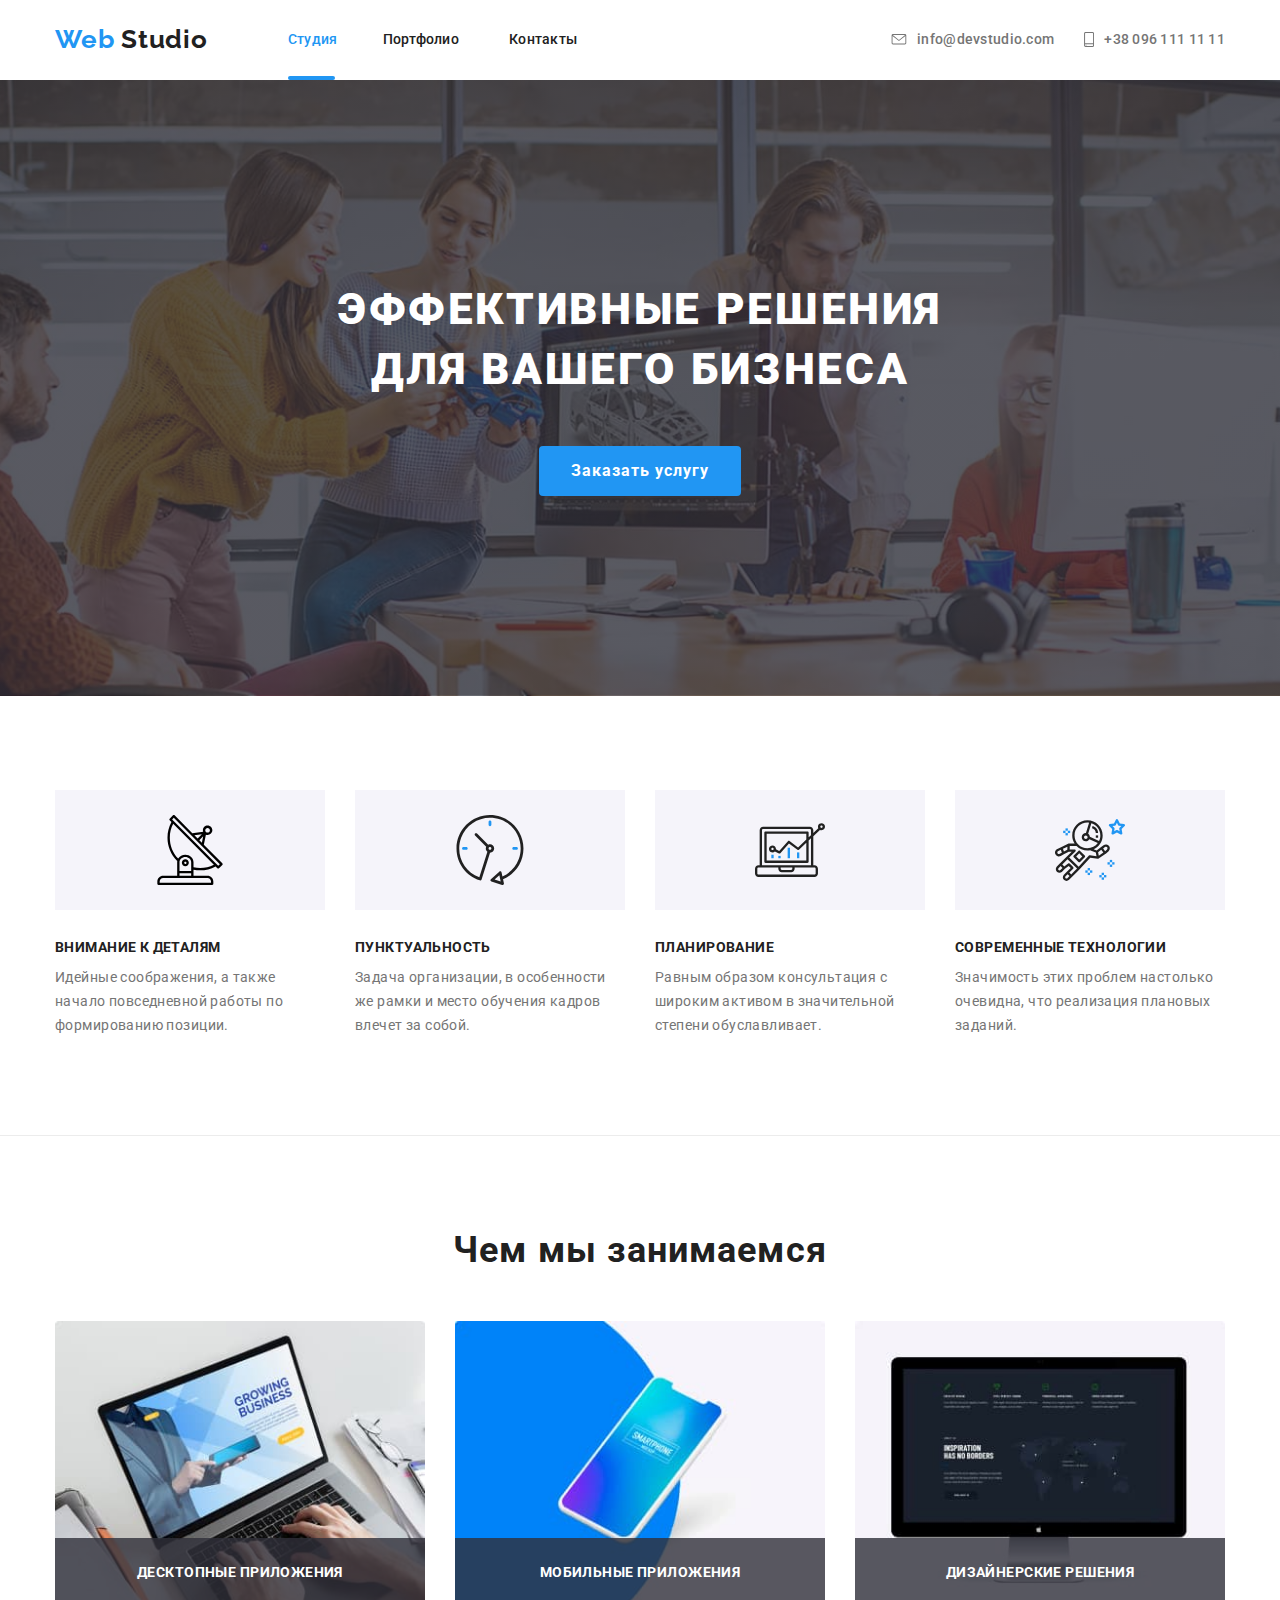
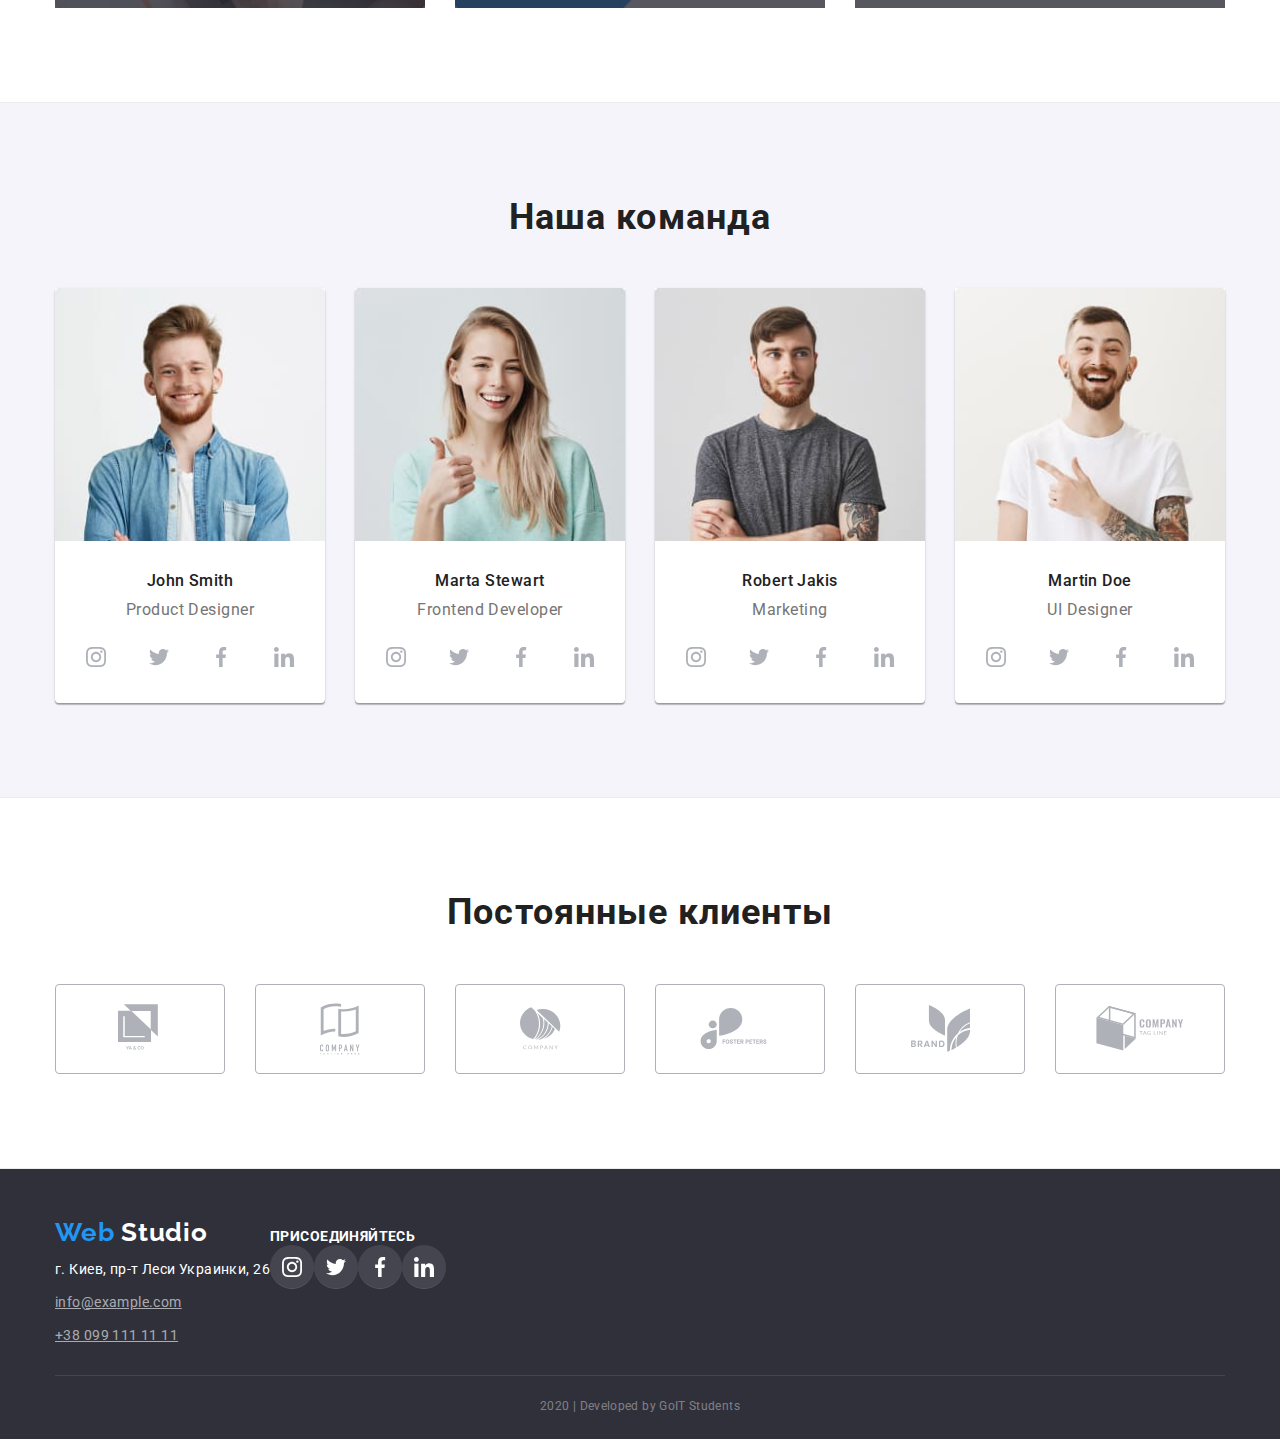
==== index.html @ 47454bf3 "добавляет все файлы" ====
<!DOCTYPE html>
<html lang="ru">
  <head>
    <meta charset="UTF-8" />
    <meta name="viewport" content="width=device-width, initial-scale=1.0" />
    <title>Web Studio</title>
    <link
      href="https://fonts.googleapis.com/css?family=Raleway:700|Roboto:400,500,700,900&display=swap"
      rel="stylesheet"
    />
    <link
      rel="stylesheet"
      href="https://cdnjs.cloudflare.com/ajax/libs/modern-normalize/0.6.0/modern-normalize.min.css"
    />
    <link rel="stylesheet" href="./css/common.css" />
    <link rel="stylesheet" href="./css/main.css" />
  </head>
  <body>
    <!-- Хедер -->
    <header>
      <div class="container navigation">
        <nav class="navigation">
          <a href="" class="logo">
            Web <span class="logo-studio">Studio</span></a
          >
          <ul class="site-nav">
            <li class="item studio">
              <a href="./index.html" class="link current">Студия</a>
            </li>
            <li class="item portfolio">
              <a href="./portfolio.html" class="link">Портфолио</a>
            </li>
            <li class="item"><a href="" class="link">Контакты</a></li>
          </ul>
        </nav>
        <ul class="contact-nav">
          <li class="item mail">
            <a href="mailto:info@devstudio.com" class="link">
              <svg class="mail-icon">
                <use href="./images/sprite.svg#envelope"></use>
              </svg>
              info@devstudio.com
            </a>
          </li>
          <li class="item phone">
            <a href="tel:+380961111111" class="link">
              <svg class="phone-icon">
                <use href="./images/sprite.svg#smartphone"></use>
              </svg>
              +38 096 111 11 11
            </a>
          </li>
        </ul>
      </div>
    </header>

    <main>
      <!-- Герои -->
      <section class="hero">
        <div class="hero-box">
          <h1 class="hero-title">Эффективные решения для вашего бизнеса</h1>
          <a href="" class="button">Заказать услугу</a>
        </div>
      </section>

      <!-- Преимущества компании -->
      <section class="section">
        <div class="container">
          <h2 class="visually-hidden">Преимущества компании</h2>
          <ul class="feature-list">
            <li class="item">
              <div class="feature-icon">
                <svg class="feature-icon-detail" width="70" height="70">
                  <use href="./images/sprite.svg#antenna"></use>
                </svg>
              </div>
              <h3 class="title">Внимание к деталям</h3>
              <p class="text">
                Идейные соображения, а также начало повседневной работы по
                формированию позиции.
              </p>
            </li>
            <li class="item">
              <div class="feature-icon">
                <svg class="feature-icon-detail" width="70" height="70">
                  <use href="./images/sprite.svg#clock"></use>
                </svg>
              </div>
              <h3 class="title">Пунктуальность</h3>
              <p class="text">
                Задача организации, в особенности же рамки и место обучения
                кадров влечет за собой.
              </p>
            </li>
            <li class="item">
              <div class="feature-icon">
                <svg class="feature-icon-detail" width="70" height="70">
                  <use href="./images/sprite.svg#diagram"></use>
                </svg>
              </div>
              <h3 class="title">Планирование</h3>
              <p class="text">
                Равным образом консультация с широким активом в значительной
                степени обуславливает.
              </p>
            </li>
            <li class="item">
              <div class="feature-icon">
                <svg class="feature-icon-detail" width="70" height="70">
                  <use href="./images/sprite.svg#astronaut"></use>
                </svg>
              </div>
              <h3 class="title">Современные технологии</h3>
              <p class="text">
                Значимость этих проблем настолько очевидна, что реализация
                плановых заданий.
              </p>
            </li>
          </ul>
        </div>
      </section>

      <!-- Услуги компании -->
      <section class="section">
        <div class="container">
          <h2 class="section-title">Чем мы занимаемся</h2>
          <ul class="service-list">
            <li class="item">
              <img
                src="./images/computer.jpg"
                alt="Изображение ноутбука"
                width="370"
                height="294"
              />
              <a href="">
                <h3 class="service-title">Десктопные приложения</h3>
              </a>
            </li>
            <li class="item">
              <img
                src="./images/phone.jpg"
                alt="Изображение смартфона"
                width="370"
                height="294"
              />
              <a href="">
                <h3 class="service-title">Мобильные приложения</h3>
              </a>
            </li>
            <li class="item">
              <img
                src="./images/display.jpg"
                alt="Изображение дисплея"
                width="370"
                height="294"
              />
              <a href="">
                <h3 class="service-title">Дизайнерские решения</h3>
              </a>
            </li>
          </ul>
        </div>
      </section>

      <!-- Команда -->
      <section class="section team">
        <div class="container">
          <h2 class="section-title">Наша команда</h2>
          <ul class="team-list">
            <li class="member">
              <img
                src="./images/smith.jpg"
                alt="фотография члена команды"
                width="270"
                height="260"
              />
              <h3 class="team-title">John Smith</h3>
              <p class="text">Product Designer</p>
              <ul class="social-list">
                <li>
                  <a href="" class="icon-detail">
                    <svg class="detail-social" width="20" height="20">
                      <use href="./images/sprite.svg#instagram"></use>
                    </svg>
                  </a>
                </li>
                <li>
                  <a href="" class="icon-detail">
                    <svg class="detail-social" width="20" height="20">
                      <use href="./images/sprite.svg#twitter"></use>
                    </svg>
                  </a>
                </li>
                <li>
                  <a href="" class="icon-detail">
                    <svg class="detail-social" width="20" height="20">
                      <use href="./images/sprite.svg#facebook"></use>
                    </svg>
                  </a>
                </li>
                <li>
                  <a href="" class="icon-detail">
                    <svg class="detail-social" width="20" height="20">
                      <use href="./images/sprite.svg#linkedin"></use>
                    </svg>
                  </a>
                </li>
              </ul>
            </li>
            <li class="member">
              <img
                src="./images/stewart.jpg"
                alt="фотография члена команды"
                width="270"
                height="260"
              />
              <h3 class="team-title">Marta Stewart</h3>
              <p class="text">Frontend Developer</p>
              <ul class="social-list">
                <li>
                  <a href="" class="icon-detail">
                    <svg class="detail-social" width="20" height="20">
                      <use href="./images/sprite.svg#instagram"></use>
                    </svg>
                  </a>
                </li>
                <li>
                  <a href="" class="icon-detail">
                    <svg class="detail-social" width="20" height="20">
                      <use href="./images/sprite.svg#twitter"></use>
                    </svg>
                  </a>
                </li>
                <li>
                  <a href="" class="icon-detail">
                    <svg class="detail-social" width="20" height="20">
                      <use href="./images/sprite.svg#facebook"></use>
                    </svg>
                  </a>
                </li>
                <li>
                  <a href="" class="icon-detail">
                    <svg class="detail-social" width="20" height="20">
                      <use href="./images/sprite.svg#linkedin"></use>
                    </svg>
                  </a>
                </li>
              </ul>
            </li>
            <li class="member">
              <img
                src="./images/jakis.jpg"
                alt="фотография члена команды"
                width="270"
                height="260"
              />
              <h3 class="team-title">Robert Jakis</h3>
              <p class="text">Marketing</p>
              <ul class="social-list">
                <li>
                  <a href="" class="icon-detail">
                    <svg class="detail-social" width="20" height="20">
                      <use href="./images/sprite.svg#instagram"></use>
                    </svg>
                  </a>
                </li>
                <li>
                  <a href="" class="icon-detail">
                    <svg class="detail-social" width="20" height="20">
                      <use href="./images/sprite.svg#twitter"></use>
                    </svg>
                  </a>
                </li>
                <li>
                  <a href="" class="icon-detail">
                    <svg class="detail-social" width="20" height="20">
                      <use href="./images/sprite.svg#facebook"></use>
                    </svg>
                  </a>
                </li>
                <li>
                  <a href="" class="icon-detail">
                    <svg class="detail-social" width="20" height="20">
                      <use href="./images/sprite.svg#linkedin"></use>
                    </svg>
                  </a>
                </li>
              </ul>
            </li>
            <li class="member">
              <img
                src="./images/doe.jpg"
                alt="фотография члена команды"
                width="270"
                height="260"
              />
              <h3 class="team-title">Martin Doe</h3>
              <p class="text">UI Designer</p>
              <ul class="social-list">
                <li>
                  <a href="" class="icon-detail">
                    <svg class="detail-social" width="20" height="20">
                      <use href="./images/sprite.svg#instagram"></use>
                    </svg>
                  </a>
                </li>
                <li>
                  <a href="" class="icon-detail">
                    <svg class="detail-social" width="20" height="20">
                      <use href="./images/sprite.svg#twitter"></use>
                    </svg>
                  </a>
                </li>
                <li>
                  <a href="" class="icon-detail">
                    <svg class="detail-social" width="20" height="20">
                      <use href="./images/sprite.svg#facebook"></use>
                    </svg>
                  </a>
                </li>
                <li>
                  <a href="" class="icon-detail">
                    <svg class="detail-social" width="20" height="20">
                      <use href="./images/sprite.svg#linkedin"></use>
                    </svg>
                  </a>
                </li>
              </ul>
            </li>
          </ul>
        </div>
      </section>

      <!-- Клиенты компании -->
      <section class="section">
        <div class="container">
          <h2 class="section-title clients">Постоянные клиенты</h2>
          <ul class="client-list">
            <li>
              <a href="" class="client-image">
                <svg class="client-icon" width="44" height="49">
                  <use href="./images/sprite.svg#logo1"></use>
                </svg>
              </a>
            </li>
            <li>
              <a href="" class="client-image">
                <svg class="client-icon" width="40" height="52">
                  <use href="./images/sprite.svg#logo2"></use>
                </svg>
              </a>
            </li>
            <li>
              <a href="" class="client-image">
                <svg class="client-icon" width="41" height="43">
                  <use href="./images/sprite.svg#logo3"></use>
                </svg>
              </a>
            </li>
            <li>
              <a href="" class="client-image">
                <svg class="client-icon" width="80" height="42">
                  <use href="./images/sprite.svg#logo4"></use>
                </svg>
              </a>
            </li>
            <li>
              <a href="" class="client-image">
                <svg class="client-icon" width="59" height="47">
                  <use href="./images/sprite.svg#logo5"></use>
                </svg>
              </a>
            </li>
            <li>
              <a href="" class="client-image">
                <svg class="client-icon" width="88" height="45">
                  <use href="./images/sprite.svg#logo6"></use>
                </svg>
              </a>
            </li>
          </ul>
        </div>
      </section>
    </main>

    <!-- Футер -->
    <footer>
      <div class="container">
        <div class="footer">
          <div class="address-box">
            <a href="" class="logo-footer"
              >Web <span class="logo-studio-footer">Studio</span></a
            >
            <address class="address">
              <span class="address-street"
                >г. Киев, пр-т Леси Украинки, 26</span
              >
              <a href="mailto:info@example.com" class="link"
                >info@example.com</a
              >
              <a href="tel:+380991111111" class="phone">+38 099 111 11 11</a>
            </address>
          </div>
          <div class="join-box">
            <b class="join">Присоединяйтесь</b>
            <ul class="join-social">
              <li>
                <a href="" aria-label="Ссылка на Instagram" class="link">
                  <div class="icon-detail footer">
                    <svg class="detail-social" width="20" height="20">
                      <use href="./images/sprite.svg#instagram"></use>
                    </svg>
                  </div>
                </a>
              </li>
              <li>
                <a href="" aria-label="Ссылка на Twitter" class="link">
                  <div class="icon-detail footer">
                    <svg class="detail-social" width="20" height="20">
                      <use href="./images/sprite.svg#twitter"></use>
                    </svg>
                  </div>
                </a>
              </li>
              <li>
                <a href="" aria-label="Ссылка на Facebook" class="link">
                  <div class="icon-detail footer">
                    <svg class="detail-social" width="20" height="20">
                      <use href="./images/sprite.svg#facebook"></use>
                    </svg>
                  </div>
                </a>
              </li>
              <li>
                <a href="" aria-label="Ссылка на LinkedIn" class="link">
                  <div class="icon-detail footer">
                    <svg class="detail-social" width="20" height="20">
                      <use href="./images/sprite.svg#linkedin"></use>
                    </svg>
                  </div>
                </a>
              </li>
            </ul>
          </div>
          <!-- <div>
          <b class="subscribe title">Подписаться на рассылку</b>
          <input type="text" placeholder="E-mail" />
          <button type="submit">Подписаться</button>
        </div> -->
        </div>
        <p class="bottom-text">2020 | Developed by GoIT Students</p>
      </div>
    </footer>
  </body>
</html>
---- css/common.css ----
:root {
  --main-bg-color: #ffffff;
  --secondary-bg-color: #f5f4fa;
  --primaty-text-color: #757575;
  --title-text-color: #212121;
  --white-text-color: #ffffff;
  --accent-bg-color: #2196f3;
  --footer-bg-color: #2f303a;
  --footer-main-color: rgba(255, 255, 255, 0.6);
  --footer-bottom-text: rgba(255, 255, 255, 0.4);
}

img {
  display: block;
  max-width: 100%;
  height: auto;
}

body {
  color: var(--primaty-text-color);
  font-family: Roboto, sans-serif;
}

footer {
  background-color: var(--footer-bg-color);
}

.container {
  margin-left: auto;
  margin-right: auto;
  width: 1200px;
  padding-left: 15px;
  padding-right: 15px;
  /* outline: 2px solid blue; */
}

/* header */

.container.navigation {
  display: flex;
  align-items: center;
}

.navigation .link.current {
  color: var(--accent-bg-color);
}

.item.studio {
  position: relative;
}

.link.current::after {
  position: absolute;
  bottom: 0;
  display: block;
  content: "";
  width: 47px;
  height: 4px;
  background-color: var(--accent-bg-color);
  border-radius: 4px;
}

.item.portfolio {
  position: relative;
}

.link.current.portfolio::after {
  position: absolute;
  bottom: 0;
  display: block;
  content: "";
  width: 77px;
  height: 4px;
  background-color: var(--accent-bg-color);
  border-radius: 4px;
}

.logo {
  padding-top: 24px;
  padding-bottom: 25px;

  color: var(--accent-bg-color);
  font-family: raleway, sans-serif;
  font-weight: 700;
  font-size: 26px;
  line-height: 1.19;
  letter-spacing: 0.03em;
  text-decoration: none;
}

.logo-studio {
  color: var(--title-text-color);
  font-family: raleway, sans-serif;
  font-weight: 700;
  font-size: 26px;
  line-height: 1.19;
  letter-spacing: 0.03em;
  text-decoration: none;
}

.navigation {
  display: flex;
}

.site-nav .link {
  display: inline-block;
  padding-top: 32px;
  padding-bottom: 32px;

  color: var(--title-text-color);
  text-decoration: none;

  transition: color 250ms cubic-bezier(0.4, 0, 0.2, 1);
}

.site-nav .link:hover,
.site-nav .link:focus {
  color: var(--accent-bg-color);
}

.site-nav {
  display: flex;
  margin-left: 80px;
  margin-top: 0px;
  margin-bottom: 0px;
  padding: 0px;
  list-style: none;

  font-weight: 500;
  font-size: 14px;
  line-height: 1.14;
  letter-spacing: 0.02em;
}

.site-nav .item.studio {
  margin-right: 45px;
}

.site-nav .item.portfolio {
  margin-right: 50px;
}

.contact-nav {
  display: flex;
  margin-top: 0px;
  margin-bottom: 0px;
  margin-left: auto;
  padding: 0px;
  align-items: center;

  font-weight: 500;
  font-size: 14px;
  line-height: 1.14;
  letter-spacing: 0.02em;
  list-style: none;
}

.contact-nav .link {
  align-items: center;
}

.contact-nav .item.mail {
  display: flex;
  margin-right: 30px;
  align-items: center;
}

.contact-nav .item.phone {
  display: flex;
}

.mail-icon {
  width: 16px;
  height: 11px;
  fill: currentColor;
  margin-right: 10px;
}

.phone-icon {
  width: 10px;
  height: 15px;
  fill: currentColor;
  margin-right: 10px;
}

.contact-nav .link {
  display: flex;
  color: var(--primaty-text-color);
  text-decoration: none;

  transition: background-color 250ms cubic-bezier(0.4, 0, 0.2, 1);
}

.contact-nav .link:hover,
.contact-nav .link:focus {
  color: var(--accent-bg-color);
}

/* footer */

.footer {
  display: flex;
  align-items: baseline;
  border-bottom: 1px solid rgba(255, 255, 255, 0.1);
}

.logo-footer {
  color: var(--accent-bg-color);
  font-family: raleway, sans-serif;
  font-weight: 700;
  font-size: 26px;
  line-height: 1.19;
  letter-spacing: 0.03em;
  text-decoration: none;
}

.logo-studio-footer {
  color: var(--white-text-color);
}

.address-box {
  display: block;
  padding-top: 48px;
  padding-bottom: 28px;
}

.address {
  margin-top: 10px;
}

.address-street {
  display: block;
  margin-bottom: 9px;

  color: var(--white-text-color);
  font-style: normal;
  font-weight: 400;
  font-size: 14px;
  line-height: 1.71;
  letter-spacing: 0.03em;
}

.address .link {
  display: inline-block;
  margin-bottom: 9px;

  color: var(--footer-main-color);
  font-style: normal;
  font-weight: 400;
  font-size: 14px;
  line-height: 1.71;
  letter-spacing: 0.03em;
}

.address .phone {
  display: block;

  color: var(--footer-main-color);
  font-style: normal;
  font-weight: 400;
  font-size: 14px;
  line-height: 1.71;
  letter-spacing: 0.03em;
}

.join {
  margin-bottom: 21px;

  color: var(--white-text-color);
  font-weight: bold;
  font-size: 14px;
  line-height: 1.14;
  letter-spacing: 0.03em;
  text-transform: uppercase;
}

.join-social {
  display: flex;
  margin: 0px;
  padding: 0px;
  list-style: none;
}

.join-social .link {
  text-decoration: none;

  transition: background-color 250ms cubic-bezier(0.4, 0, 0.2, 1);
}

.join-social .link:hover {
  fill: var(--accent-bg-color);
}

.icon-detail.footer {
  display: flex;
  width: 44px;
  height: 44px;
  color: var(--white-text-color);
  background-color: rgba(255, 255, 255, 0.1);
  align-items: center;
  justify-content: center;
  border-radius: 50%;

  transition: background-color 250ms cubic-bezier(0.4, 0, 0.2, 1),
    color 250ms cubic-bezier(0.4, 0, 0.2, 1);
}

.icon-detail:hover,
.icon-detail:focus {
  color: var(--white-text-color);
  background-color: var(--accent-bg-color);
}

.detail-social {
  fill: currentColor;
}

.bottom-text {
  display: block;
  margin: 0px;
  padding-top: 18px;
  padding-bottom: 21px;

  color: var(--footer-bottom-text);
  font-weight: 400;
  font-size: 12px;
  line-height: 2;
  text-align: center;
  letter-spacing: 0.03em;
}
---- css/main.css ----
:root {
  --main-bg-color: #ffffff;
  --secondary-bg-color: #f5f4fa;
  --primaty-text-color: #757575;
  --title-text-color: #212121;
  --white-text-color: #ffffff;
  --accent-bg-color: #2196f3;
  --footer-bg-color: #2f303a;
  --social-color: #afb1b8;
}

.visually-hidden {
  position: absolute;
  width: 1px;
  height: 1px;
  margin: -1px;
  border: 0px;
  padding: 0px;
  clip: rect(0 0 0 0);
  overflow: hidden;
}

/* Hero */

.hero {
  margin-left: auto;
  margin-right: auto;
  max-width: 1600px;
  min-height: 600px;
  background-color: var(--footer-bg-color);
  background-image: linear-gradient(
      to right,
      rgba(47, 48, 58, 0.8),
      rgba(47, 48, 58, 0.8)
    ),
    url(../images/hero.jpg);
  background-position: center;
  background-repeat: no-repeat;
  background-size: cover;

  /* outline: 2px solid blue; */
}

.hero-box {
  width: 646px;
  text-align: center;
  padding-top: 200px;
  padding-bottom: 200px;
  margin-left: auto;
  margin-right: auto;
}

.hero-title {
  display: block;
  margin-top: 0px;
  margin-bottom: 46px;

  color: var(--white-text-color);
  font-weight: 900;
  font-size: 44px;
  line-height: 1.36;
  letter-spacing: 0.06em;
  text-transform: uppercase;
}

/* section */

.section {
  padding-bottom: 94px;
  padding-top: 94px;
  border-bottom: 1px solid #ececec;
}

.section-title {
  display: block;
  margin: 0px;
  margin-bottom: 50px;

  color: var(--title-text-color);
  font-weight: 700;
  font-size: 36px;
  line-height: 1.16;
  text-align: center;
  letter-spacing: 0.03em;
}

.feature-list {
  display: flex;
  margin: 0px;
  padding: 0px;
  list-style: none;
}

.feature-list .title {
  color: var(--title-text-color);
  font-weight: 700;
  font-size: 14px;
  line-height: 1.14;
  letter-spacing: 0.03em;
  text-transform: uppercase;
}

.feature-icon {
  display: flex;
  width: 270px;
  height: 120px;
  align-items: center;
  justify-content: center;
  margin-bottom: 30px;
  background: var(--secondary-bg-color);
}

.feature-list .item {
  width: 270px;
  margin-right: 30px;
}

.title {
  margin: 0px;
  margin-bottom: 10px;
}

.text {
  margin: 0px;
}

.feature-list .text {
  display: block;
  width: 270px;
  height: 75px;
  font-weight: 400;
  font-size: 14px;
  line-height: 1.71;
  letter-spacing: 0.03em;
}

/* services */

.service-list {
  display: flex;
  margin: 0px;
  padding: 0px;
  list-style: none;
}

.service-list .item:not(:last-child) {
  margin-right: 30px;
}

.service-title {
  position: absolute;
  width: 100%;
  height: 70px;
  bottom: 0;
  margin: 0px;
  padding-top: 27px;

  color: var(--white-text-color);
  background-color: rgba(47, 48, 58, 0.8);
  font-weight: 700;
  font-size: 14px;
  line-height: 1.14;
  text-align: center;
  letter-spacing: 0.03em;
  text-transform: uppercase;
}

.service-list .item {
  position: relative;
}

/* team */
.section.team {
  background-color: var(--secondary-bg-color);
}

.team-list {
  display: flex;
  justify-content: space-between;
  margin: 0px;
  padding: 0px;
  list-style: none;
}

.team-list .member {
  padding-bottom: 24px;
  box-shadow: 0px 2px 1px rgba(0, 0, 0, 0.2), 0px 1px 1px rgba(0, 0, 0, 0.14),
    0px 1px 3px rgba(0, 0, 0, 0.12);
  border-radius: 4px;
  background-color: var(--main-bg-color);
}

.team-list .text {
  margin-bottom: 16px;

  font-weight: 400;
  font-size: 16px;
  line-height: 1.19;
  text-align: center;
  letter-spacing: 0.03em;
}

.team-title {
  margin: 0px;
  margin-bottom: 10px;
  margin-top: 30px;

  color: var(--title-text-color);
  font-weight: 500;
  font-size: 16px;
  line-height: 1.19;
  text-align: center;
  letter-spacing: 0.03em;
}

.social-list {
  display: flex;
  justify-content: space-evenly;
  margin: 0px;
  padding: 0px;
  list-style: none;
}

.icon-detail {
  display: flex;
  width: 44px;
  height: 44px;
  color: var(--social-color);
  background-color: var(--main-bg-color);
  align-items: center;
  justify-content: center;
  border-radius: 50%;

  transition: background-color 250ms cubic-bezier(0.4, 0, 0.2, 1),
    color 250ms cubic-bezier(0.4, 0, 0.2, 1);
}

.icon-detail:hover,
.icon-detail:focus {
  color: var(--white-text-color);
  background-color: var(--accent-bg-color);
}

.detail-social {
  fill: currentColor;
}

/* Clients */

.section-title.clients {
  margin-bottom: 50px;
}

.client-list {
  display: flex;
  justify-content: space-between;
  margin: 0px;
  padding: 0px;
  list-style: none;
}

.client-image {
  display: flex;
  width: 170px;
  height: 90px;
  color: var(--social-color);
  align-items: center;
  justify-content: center;
  border-radius: 4px;
  border: 1px solid #afb1b8;

  transition: background-color 250ms cubic-bezier(0.4, 0, 0.2, 1),
    color 250ms cubic-bezier(0.4, 0, 0.2, 1);
}

.client-image:hover,
.client-image:focus {
  color: var(--accent-bg-color);
  border-color: var(--accent-bg-color);
}

.client-icon {
  fill: currentColor;
}

/* button */

.button {
  display: inline-block;
  border-radius: 4px;
  padding: 10px 32px;
  min-width: 200px;
  text-align: center;

  color: var(--white-text-color);
  background-color: var(--accent-bg-color);
  font-weight: 700;
  font-size: 16px;
  line-height: 1.88;
  text-align: center;
  letter-spacing: 0.06em;
  text-decoration: none;
}
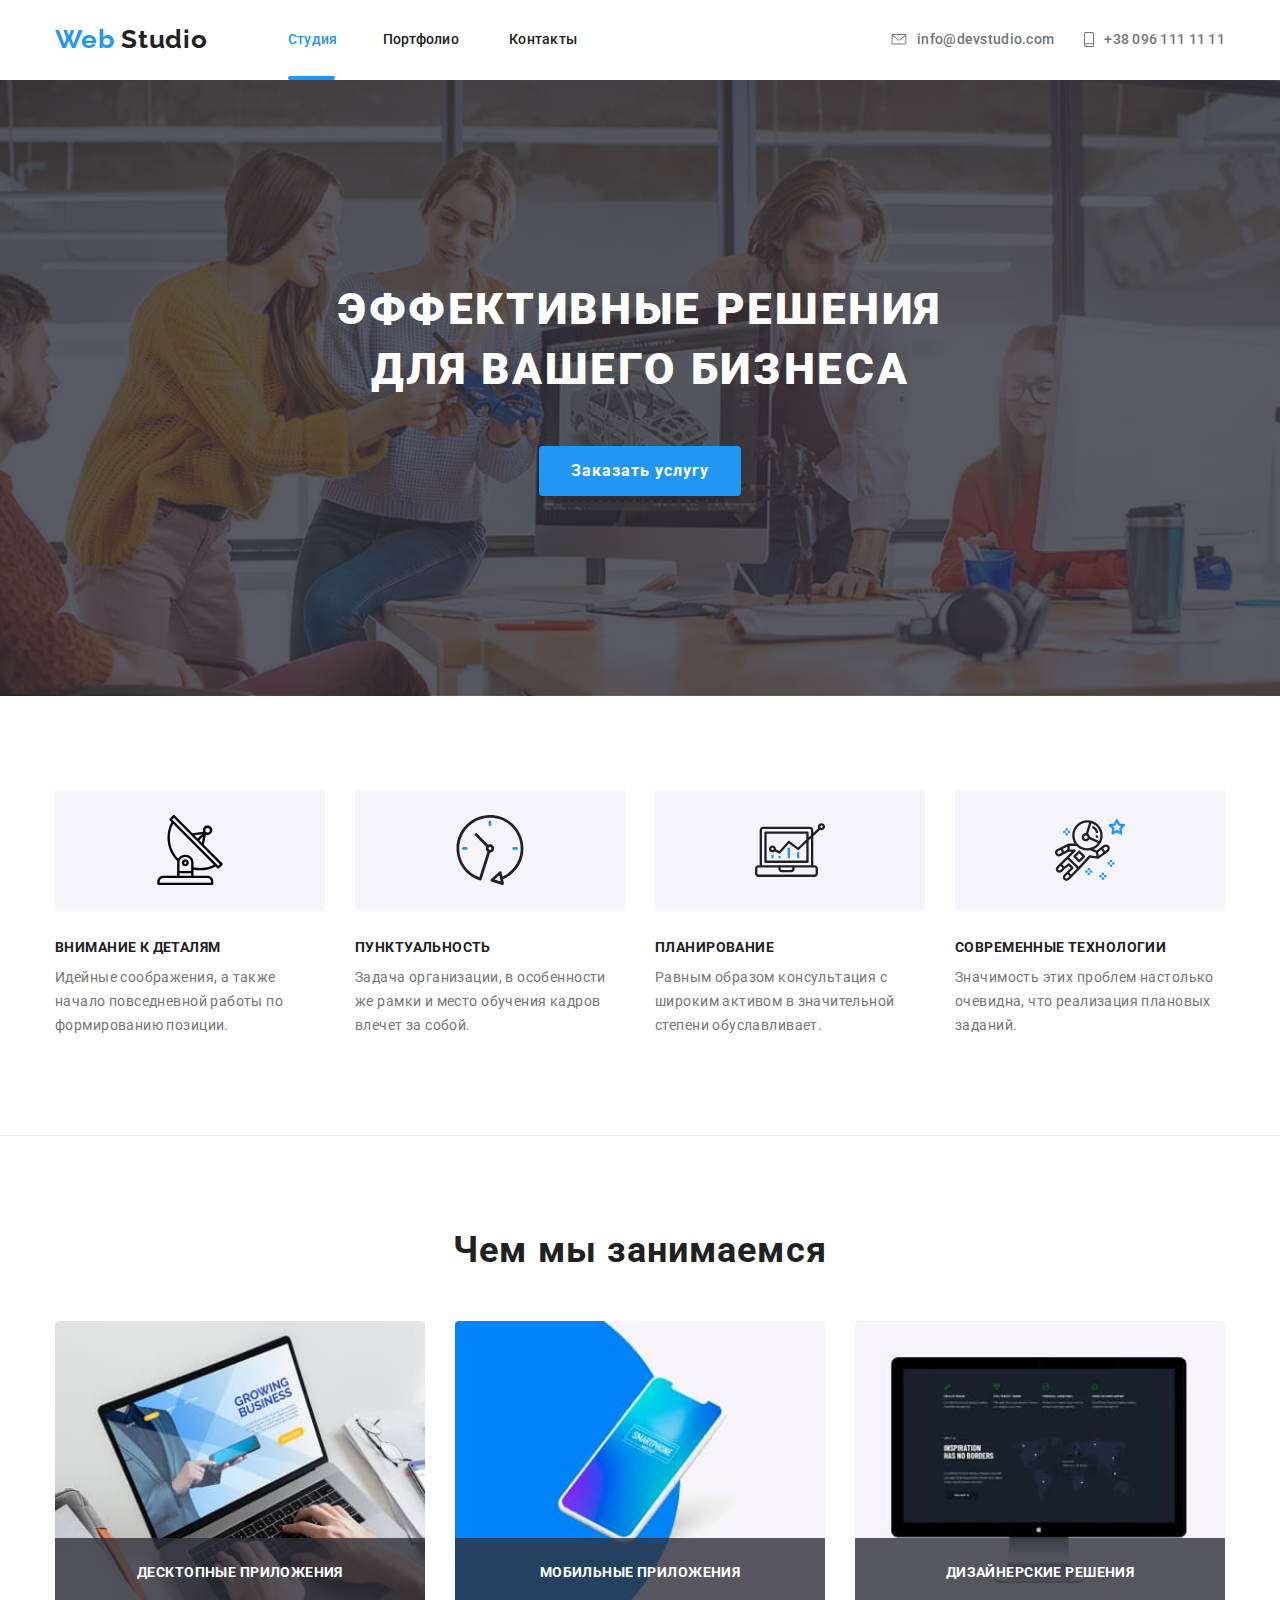
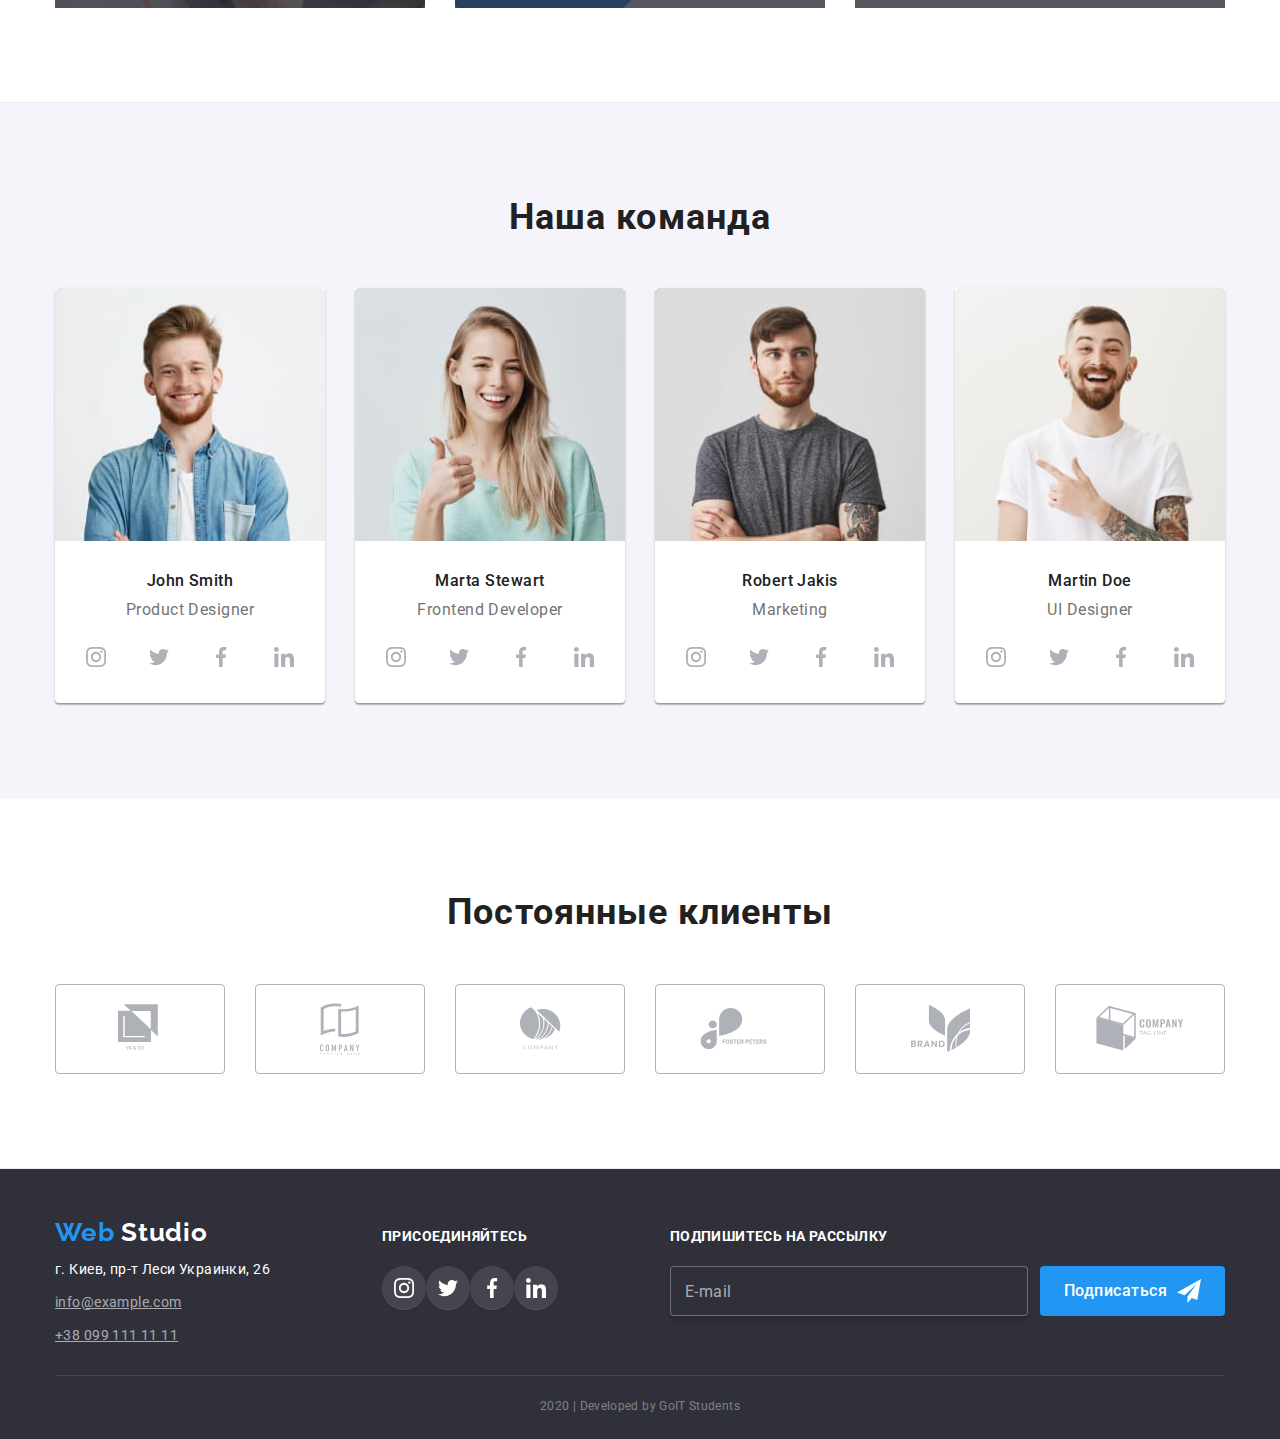
==== commit 915592fd: "добавляет кнопку закрыть" ====
--- a/index.html
+++ b/index.html
@@ -59,7 +59,7 @@
       <section class="hero">
         <div class="hero-box">
           <h1 class="hero-title">Эффективные решения для вашего бизнеса</h1>
-          <a href="" class="button">Заказать услугу</a>
+          <button class="button" data-open-modal>Заказать услугу</button>
         </div>
       </section>
 
@@ -442,14 +442,129 @@
               </li>
             </ul>
           </div>
-          <!-- <div>
-          <b class="subscribe title">Подписаться на рассылку</b>
-          <input type="text" placeholder="E-mail" />
-          <button type="submit">Подписаться</button>
-        </div> -->
+          <div class="subscribtion-box">
+            <b class="subscribe-title">Подпишитесь на рассылку</b>
+            <div class="subscribtion">
+              <input type="email" name="mail" id="mail" placeholder="E-mail" />
+              <button type="submit" class="button-footer">
+                Подписаться
+                <svg class="icon-send" width="24" height="24">
+                  <use href="./images/sprite.svg#icon-send"></use>
+                </svg>
+              </button>
+            </div>
+          </div>
         </div>
         <p class="bottom-text">2020 | Developed by GoIT Students</p>
       </div>
     </footer>
+
+    <!-- Модальное окно -->
+
+    <div class="backdrop is-hidden" data-backdrop>
+      <div class="modal">
+        <form class="form js-speaker-form">
+          <b class="form-title">Оставьте свои данные, мы вам перезвоним</b>
+          <div class="form-field">
+            <label for="name">Имя</label>
+            <input
+              type="text"
+              name="name"
+              id="name"
+              autocomplete="on"
+              placeholder="Имя"
+            />
+          </div>
+
+          <div class="form-field">
+            <label for="tel">Телефон</label>
+            <input
+              type="tel"
+              name="tel"
+              id="tel"
+              autocomplete="on"
+              placeholder="Телефон"
+            />
+          </div>
+
+          <div class="form-field">
+            <label for="mail">Почта</label>
+            <input
+              type="email"
+              name="mail"
+              id="mail"
+              autocomplete="on"
+              placeholder="Почта"
+            />
+          </div>
+
+          <div class="form-field">
+            <label for="comment">Комментарий</label>
+            <textarea
+              class="comment"
+              name="comment"
+              id="comment"
+              placeholder="Комментарий"
+            ></textarea>
+          </div>
+
+          <div class="form-field policy">
+            <input type="checkbox" name="policy" id="policy" />
+            <label for="policy"
+              >Соглашаюсь с рассылкой и принимаю
+              <a href="">Условия договора</a>
+            </label>
+
+            <button type="submit" class="submit-button">Отправить</button>
+          </div>
+        </form>
+        <button data-close-modal class="close-button">
+          <svg width="11" height="11">
+            <use href="./images/sprite.svg#close"></use>
+          </svg>
+        </button>
+      </div>
+    </div>
+
+    <!-- скрипт для модалки -->
+
+    <script>
+      const refs = {
+        openModalBtn: document.querySelector("[data-open-modal]"),
+        closeModalBtn: document.querySelector("[data-close-modal]"),
+        backdrop: document.querySelector("[data-backdrop]"),
+      };
+
+      refs.openModalBtn.addEventListener("click", toggleModal);
+      refs.closeModalBtn.addEventListener("click", toggleModal);
+
+      refs.backdrop.addEventListener("click", logBackdropClick);
+
+      function toggleModal() {
+        refs.backdrop.classList.toggle("is-hidden");
+      }
+
+      function logBackdropClick() {
+        console.log("Это клик в бекдроп");
+      }
+    </script>
+
+    <!-- скрипт для формы -->
+
+    <script>
+      (() => {
+        document
+          .querySelector(".js-speaker-form")
+          .addEventListener("submit", (e) => {
+            e.preventDefault();
+
+            new FormData(e.currentTarget).forEach((value, name) =>
+              console.log(`${name}: ${value}`)
+            );
+
+            e.currentTarget.reset();
+          });
+      })();
+    </script>
   </body>
 </html>
--- a/css/common.css
+++ b/css/common.css
@@ -201,6 +201,7 @@
 .footer {
   display: flex;
   align-items: baseline;
+  justify-content: space-between;
   border-bottom: 1px solid rgba(255, 255, 255, 0.1);
 }
 
@@ -264,8 +265,6 @@
 }
 
 .join {
-  margin-bottom: 21px;
-
   color: var(--white-text-color);
   font-weight: bold;
   font-size: 14px;
@@ -277,6 +276,7 @@
 .join-social {
   display: flex;
   margin: 0px;
+  margin-top: 21px;
   padding: 0px;
   list-style: none;
 }
@@ -313,6 +313,70 @@
 
 .detail-social {
   fill: currentColor;
+}
+
+.subscribtion-box {
+  display: block;
+}
+
+.subscribtion {
+  display: flex;
+  margin-top: 21px;
+}
+
+.subscribtion input[type="email"] {
+  width: 358px;
+  height: 50px;
+
+  border: 1px solid rgba(255, 255, 255, 0.3);
+  box-shadow: 0px 4px 4px rgba(0, 0, 0, 0.15);
+  border-radius: 4px;
+  background-color: var(--footer-bg-color);
+}
+
+.subscribtion input::placeholder {
+  font-weight: normal;
+  font-size: 16px;
+  line-height: 1.87;
+
+  align-items: center;
+  letter-spacing: 0.03em;
+  padding: 18px 12px;
+
+  color: rgba(255, 255, 255, 0.6);
+}
+
+.subscribe-title {
+  color: var(--white-text-color);
+  font-weight: bold;
+  font-size: 14px;
+  line-height: 1.14;
+  letter-spacing: 0.03em;
+  text-transform: uppercase;
+}
+
+.icon-send {
+  margin-left: 10px;
+}
+
+.button-footer {
+  display: flex;
+
+  border-radius: 4px;
+  padding: 6px 22px;
+  border-color: transparent;
+  margin-left: 12px;
+  justify-content: center;
+  align-items: center;
+
+  color: var(--white-text-color);
+  background-color: var(--accent-bg-color);
+  font-family: inherit;
+  font-weight: 500;
+  font-size: 16px;
+  line-height: 1.62;
+  text-align: center;
+  letter-spacing: 0.03em;
 }
 
 .bottom-text {
--- a/css/main.css
+++ b/css/main.css
@@ -294,6 +294,9 @@
 
   color: var(--white-text-color);
   background-color: var(--accent-bg-color);
+  box-shadow: 0px 4px 4px rgba(0, 0, 0, 0.15);
+  border: none;
+
   font-weight: 700;
   font-size: 16px;
   line-height: 1.88;
@@ -301,3 +304,139 @@
   letter-spacing: 0.06em;
   text-decoration: none;
 }
+
+/* модальное окно */
+
+.backdrop {
+  position: fixed;
+  top: 0;
+  left: 0;
+  width: 100%;
+  height: 100%;
+  background-color: rgba(0, 0, 0, 0.2);
+
+  opacity: 1;
+  transition: opacity 250ms cubic-bezier(0.4, 0, 0.2, 1);
+}
+
+.backdrop.is-hidden {
+  opacity: 0;
+  pointer-events: none;
+}
+
+.backdrop.is-hidden .modal {
+  transform: translate(-50%, -50%) scale(0.9);
+}
+
+.modal {
+  position: absolute;
+  top: 50%;
+  left: 50%;
+  transform: translate(-50%, -50%) scale(1);
+
+  min-width: 528px;
+  min-height: 581px;
+  box-shadow: 0px 2px 1px rgba(0, 0, 0, 0.2), 0px 1px 1px rgba(0, 0, 0, 0.14),
+    0px 1px 3px rgba(0, 0, 0, 0.12);
+  border-radius: 4px;
+  padding: 40px;
+
+  background: var(--main-bg-color);
+}
+
+.form.js-speaker-form {
+  position: relative;
+}
+
+.form-title {
+  display: block;
+  margin-bottom: 30px;
+
+  font-weight: 700;
+  font-size: 20px;
+  line-height: 23px;
+  text-align: center;
+  letter-spacing: 0.03em;
+
+  color: #212121;
+}
+
+.form-field {
+  display: flex;
+  flex-direction: column;
+  margin-bottom: 28px;
+}
+
+.form-field:last-child {
+  margin-bottom: 30px;
+}
+
+.form-field input {
+  margin: 0;
+  padding-top: 12px;
+  padding-bottom: 12px;
+  padding-left: 16px;
+  width: 448px;
+  height: 40px;
+
+  border: 1px solid rgba(33, 33, 33, 0.2);
+  box-sizing: border-box;
+  border-radius: 4px;
+
+  font-size: 14px;
+  line-height: 1.14;
+  letter-spacing: 0.01em;
+
+  color: #212121;
+}
+
+.form-field .comment {
+  margin: 0;
+  padding-top: 12px;
+  padding-left: 16px;
+}
+
+.form-field.policy input {
+  font-size: 14px;
+  line-height: 1.71;
+  letter-spacing: 0.03em;
+
+  color: #757575;
+}
+
+.submit-button {
+  width: 200px;
+  height: 50px;
+
+  border-radius: 4px;
+  padding: 6px 22px;
+  border-color: transparent;
+  margin-top: 30px;
+  margin-left: auto;
+  margin-right: auto;
+  justify-content: center;
+  align-items: center;
+
+  color: var(--white-text-color);
+  background-color: var(--accent-bg-color);
+  font-family: inherit;
+  font-weight: 500;
+  font-size: 16px;
+  line-height: 1.62;
+  text-align: center;
+  letter-spacing: 0.03em;
+}
+
+.close-button {
+  position: absolute;
+  top: -10px;
+  right: -10px;
+
+  width: 30px;
+  height: 30px;
+
+  border: none;
+  border-radius: 50%;
+  box-shadow: 0px 2px 1px rgba(0, 0, 0, 0.2), 0px 1px 1px rgba(0, 0, 0, 0.14),
+    0px 1px 3px rgba(0, 0, 0, 0.12);
+}
